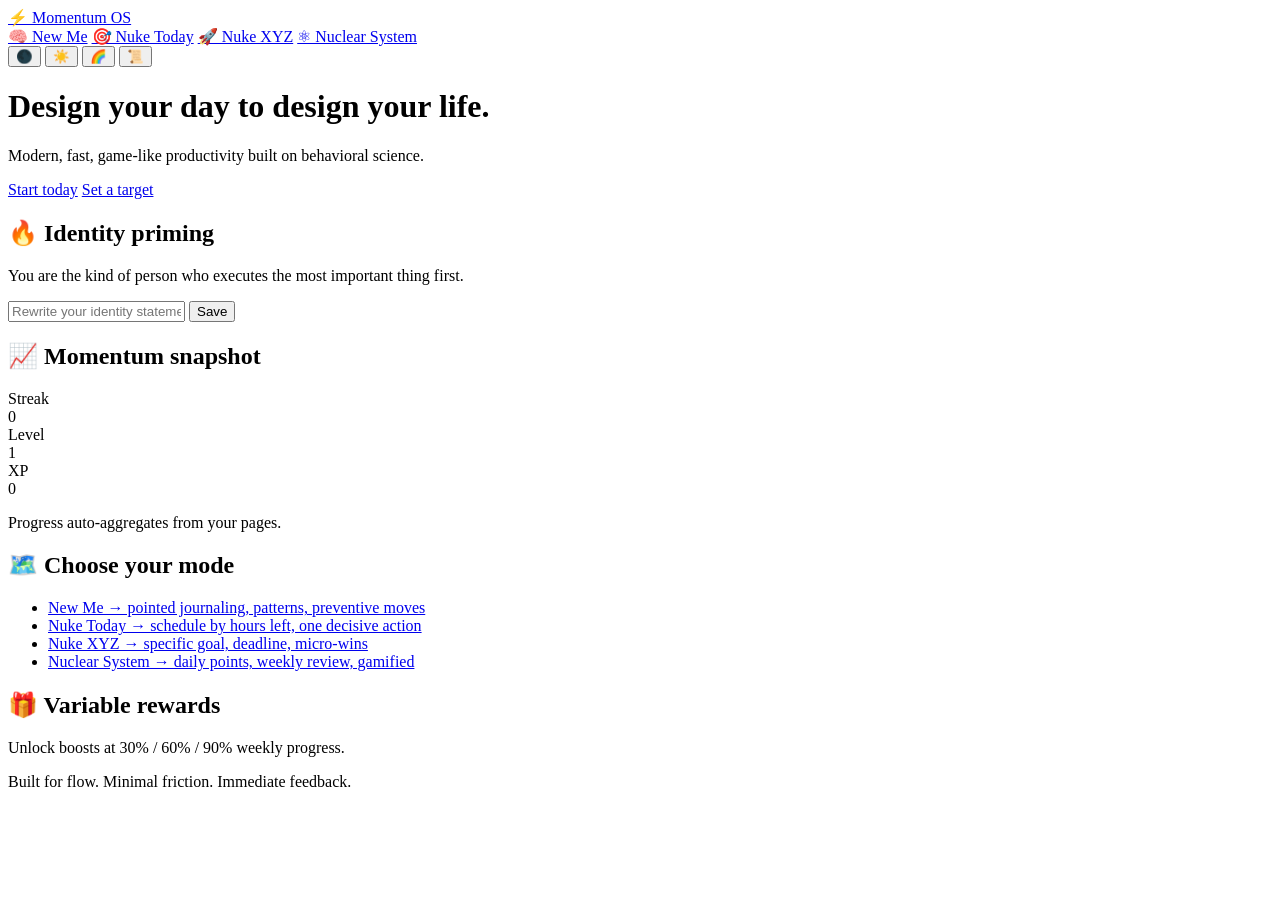
==== index.html @ 0e410640 "Add initial HTML structure for Momentum OS" ====
<!DOCTYPE html>
<html lang="en">
<head>
<meta charset="UTF-8" />
<meta name="viewport" content="width=device-width, initial-scale=1" />
<title>Momentum OS — Home</title>
<link rel="stylesheet" href="assets/style.css" />
</head>
<body>
<nav class="nav">
  <a class="brand" href="index.html">⚡ Momentum OS</a>
  <div class="links">
    <a href="new-me.html">🧠 New Me</a>
    <a href="nuke-today.html">🎯 Nuke Today</a>
    <a href="nuke-xyz.html">🚀 Nuke XYZ</a>
    <a href="nuclear-system.html">⚛ Nuclear System</a>
  </div>
  <div class="tools">
    <button class="mini" data-theme="dark">🌑</button>
    <button class="mini" data-theme="light">☀️</button>
    <button class="mini" data-theme="neon">🌈</button>
    <button class="mini" data-theme="minimal">📜</button>
  </div>
</nav>

<header class="hero">
  <h1>Design your day to design your life.</h1>
  <p>Modern, fast, game-like productivity built on behavioral science.</p>
  <div class="hero-cta">
    <a class="btn" href="nuke-today.html">Start today</a>
    <a class="btn ghost" href="nuke-xyz.html">Set a target</a>
  </div>
</header>

<main class="wrap grid-2">
  <section class="card">
    <h2>🔥 Identity priming</h2>
    <p id="identity">You are the kind of person who executes the most important thing first.</p>
    <div class="row">
      <input id="identityInput" type="text" placeholder="Rewrite your identity statement" />
      <button class="mini" id="identitySave">Save</button>
    </div>
  </section>

  <section class="card">
    <h2>📈 Momentum snapshot</h2>
    <div class="stats">
      <div class="stat"><div class="label">Streak</div><div id="homeStreak" class="value">0</div></div>
      <div class="stat"><div class="label">Level</div><div id="homeLevel" class="value">1</div></div>
      <div class="stat"><div class="label">XP</div><div id="homeXP" class="value">0</div></div>
    </div>
    <div class="progress"><div class="bar" id="homeProgressBar"></div></div>
    <p class="muted">Progress auto-aggregates from your pages.</p>
  </section>

  <section class="card">
    <h2>🗺️ Choose your mode</h2>
    <ul class="modes">
      <li><a href="new-me.html">New Me → pointed journaling, patterns, preventive moves</a></li>
      <li><a href="nuke-today.html">Nuke Today → schedule by hours left, one decisive action</a></li>
      <li><a href="nuke-xyz.html">Nuke XYZ → specific goal, deadline, micro-wins</a></li>
      <li><a href="nuclear-system.html">Nuclear System → daily points, weekly review, gamified</a></li>
    </ul>
  </section>

  <section class="card">
    <h2>🎁 Variable rewards</h2>
    <p class="muted">Unlock boosts at 30% / 60% / 90% weekly progress.</p>
    <div id="homeRewards" class="rewards"></div>
  </section>
</main>

<footer class="foot"><p>Built for flow. Minimal friction. Immediate feedback.</p></footer>

<script src="assets/app.js"></script>
<script>Momentum.initHome();</script>
</body>
</html>
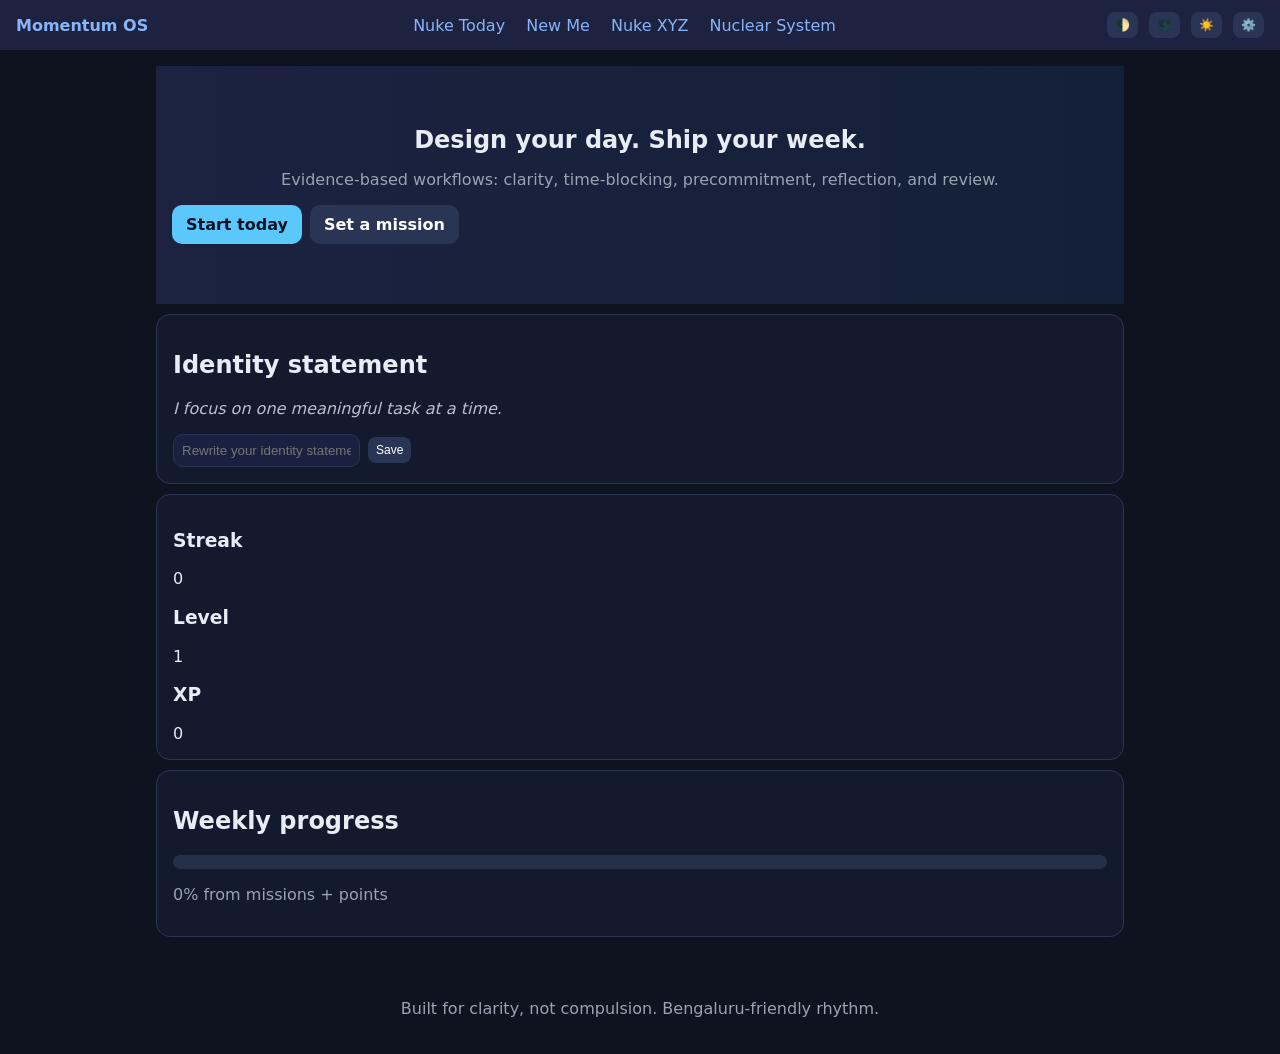
==== commit 4c95ddd2: "Refactor index.html for improved layout and semantics Updated the structure and content of the index" ====
--- a/index.html
+++ b/index.html
@@ -4,75 +4,77 @@
 <meta charset="UTF-8" />
 <meta name="viewport" content="width=device-width, initial-scale=1" />
 <title>Momentum OS — Home</title>
+<link rel="preload" href="assets/style.css" as="style" />
 <link rel="stylesheet" href="assets/style.css" />
+<meta name="color-scheme" content="dark light">
 </head>
 <body>
-<nav class="nav">
-  <a class="brand" href="index.html">⚡ Momentum OS</a>
-  <div class="links">
-    <a href="new-me.html">🧠 New Me</a>
-    <a href="nuke-today.html">🎯 Nuke Today</a>
-    <a href="nuke-xyz.html">🚀 Nuke XYZ</a>
-    <a href="nuclear-system.html">⚛ Nuclear System</a>
-  </div>
-  <div class="tools">
-    <button class="mini" data-theme="dark">🌑</button>
-    <button class="mini" data-theme="light">☀️</button>
-    <button class="mini" data-theme="neon">🌈</button>
-    <button class="mini" data-theme="minimal">📜</button>
-  </div>
-</nav>
-
-<header class="hero">
-  <h1>Design your day to design your life.</h1>
-  <p>Modern, fast, game-like productivity built on behavioral science.</p>
-  <div class="hero-cta">
-    <a class="btn" href="nuke-today.html">Start today</a>
-    <a class="btn ghost" href="nuke-xyz.html">Set a target</a>
-  </div>
+<header class="site-header">
+  <nav class="nav" aria-label="Primary">
+    <a class="brand" href="index.html">Momentum OS</a>
+    <div class="links">
+      <a href="nuke-today.html">Nuke Today</a>
+      <a href="new-me.html">New Me</a>
+      <a href="nuke-xyz.html">Nuke XYZ</a>
+      <a href="nuclear-system.html">Nuclear System</a>
+    </div>
+    <div class="tools" aria-label="Theme">
+      <button class="mini" data-theme="auto" aria-label="Auto theme">🌓</button>
+      <button class="mini" data-theme="dark" aria-label="Dark theme">🌑</button>
+      <button class="mini" data-theme="light" aria-label="Light theme">☀️</button>
+      <button class="mini" data-theme="contrast" aria-label="High contrast">⚙️</button>
+    </div>
+  </nav>
 </header>
 
-<main class="wrap grid-2">
-  <section class="card">
-    <h2>🔥 Identity priming</h2>
-    <p id="identity">You are the kind of person who executes the most important thing first.</p>
+<main class="wrap">
+  <section class="hero">
+    <h1>Design your day. Ship your week.</h1>
+    <p class="muted">Evidence-based workflows: clarity, time-blocking, precommitment, reflection, and review.</p>
     <div class="row">
-      <input id="identityInput" type="text" placeholder="Rewrite your identity statement" />
-      <button class="mini" id="identitySave">Save</button>
+      <a class="btn" href="nuke-today.html">Start today</a>
+      <a class="btn ghost" href="nuke-xyz.html">Set a mission</a>
     </div>
   </section>
 
   <section class="card">
-    <h2>📈 Momentum snapshot</h2>
-    <div class="stats">
-      <div class="stat"><div class="label">Streak</div><div id="homeStreak" class="value">0</div></div>
-      <div class="stat"><div class="label">Level</div><div id="homeLevel" class="value">1</div></div>
-      <div class="stat"><div class="label">XP</div><div id="homeXP" class="value">0</div></div>
+    <h2>Identity statement</h2>
+    <p id="homeIdentity" class="quote">I focus on one meaningful task at a time.</p>
+    <div class="row">
+      <input id="homeIdentityInput" type="text" placeholder="Rewrite your identity statement" />
+      <button class="mini" id="homeIdentitySave">Save</button>
     </div>
-    <div class="progress"><div class="bar" id="homeProgressBar"></div></div>
-    <p class="muted">Progress auto-aggregates from your pages.</p>
+  </section>
+
+  <section class="card grid-3">
+    <div>
+      <h3>Streak</h3>
+      <div id="homeStreak" class="metric">0</div>
+    </div>
+    <div>
+      <h3>Level</h3>
+      <div id="homeLevel" class="metric">1</div>
+    </div>
+    <div>
+      <h3>XP</h3>
+      <div id="homeXP" class="metric">0</div>
+    </div>
   </section>
 
   <section class="card">
-    <h2>🗺️ Choose your mode</h2>
-    <ul class="modes">
-      <li><a href="new-me.html">New Me → pointed journaling, patterns, preventive moves</a></li>
-      <li><a href="nuke-today.html">Nuke Today → schedule by hours left, one decisive action</a></li>
-      <li><a href="nuke-xyz.html">Nuke XYZ → specific goal, deadline, micro-wins</a></li>
-      <li><a href="nuclear-system.html">Nuclear System → daily points, weekly review, gamified</a></li>
-    </ul>
-  </section>
-
-  <section class="card">
-    <h2>🎁 Variable rewards</h2>
-    <p class="muted">Unlock boosts at 30% / 60% / 90% weekly progress.</p>
-    <div id="homeRewards" class="rewards"></div>
+    <h2>Weekly progress</h2>
+    <div class="progress"><div id="homeProgressBar" class="bar" style="width:0%"></div></div>
+    <p class="muted" id="homeProgressText">0% from missions + points</p>
   </section>
 </main>
 
-<footer class="foot"><p>Built for flow. Minimal friction. Immediate feedback.</p></footer>
+<footer class="foot">
+  <p>Built for clarity, not compulsion. Bengaluru-friendly rhythm.</p>
+</footer>
 
 <script src="assets/app.js"></script>
-<script>Momentum.initHome();</script>
+<script>
+  Momentum.home();
+</script>
 </body>
 </html>
--- a/assets/style.css
+++ b/assets/style.css
@@ -0,0 +1,49 @@
+:root{
+  --bg:#0e1320; --card:#141a2e; --text:#e7ecf5; --muted:#9aa3b3;
+  --primary:#5ac8fa; --accent:#ffd166; --danger:#ef4444; --border:#2b3556;
+}
+*{box-sizing:border-box}
+body{margin:0;background:var(--bg);color:var(--text);font-family:Inter,system-ui,Segoe UI,Roboto,Arial}
+a{color:#8ab4f8;text-decoration:none}
+.nav{display:flex;align-items:center;justify-content:space-between;padding:12px 16px;background:#1c2240;position:sticky;top:0;z-index:10}
+.brand{font-weight:700}
+.links a{margin:0 8px}
+.links a.active{color:var(--accent)}
+.tools .mini{margin-left:6px}
+.hero{padding:60px 16px;text-align:center;background:linear-gradient(90deg,#1c2240,#142038)}
+.hero h1{margin:0 0 8px}
+.hero-cta .btn{margin:6px}
+.subhero{padding:26px 16px;background:#121735;border-bottom:1px solid #20284a}
+.wrap{max-width:1000px;margin:0 auto;padding:16px}
+.grid-2{display:grid;grid-template-columns:1fr 1fr;gap:12px}
+@media (max-width:860px){.grid-2{grid-template-columns:1fr}}
+.card{background:var(--card);border:1px solid var(--border);border-radius:14px;padding:16px;margin:10px 0}
+.row{display:flex;gap:8px;align-items:center;flex-wrap:wrap}
+.input, input, select, textarea{background:#1a2140;color:var(--text);border:1px solid #2a3555;border-radius:10px;padding:8px}
+textarea{width:100%;min-height:120px}
+.btn{display:inline-block;background:var(--primary);color:#071227;padding:10px 14px;border-radius:10px;font-weight:700}
+.btn.ghost{background:#2a3555;color:#fff}
+.mini{background:#2a3555;color:#fff;border:none;border-radius:8px;padding:6px 8px;font-size:12px;cursor:pointer}
+.mini.ghost{background:#3c466e}
+.mini.danger{background:var(--danger)}
+.quote{font-style:italic;color:#b9c1d1}
+.muted{color:var(--muted)}
+.progress{height:14px;background:#24304a;border-radius:10px;overflow:hidden;margin-top:8px}
+.bar{height:100%;width:0;background:linear-gradient(90deg,var(--primary),#00d1b2)}
+.stats{display:flex;gap:16px}
+.stat{background:#1a2140;border:1px solid #2a3555;border-radius:10px;padding:10px;flex:1;text-align:center}
+.label{font-size:12px;color:var(--muted)}
+.value{font-size:22px;font-weight:800}
+.list{display:flex;flex-direction:column;gap:8px}
+.item{background:#1a2140;border:1px solid #2a3555;border-radius:10px;padding:10px}
+.chips{display:flex;gap:8px;flex-wrap:wrap}
+.chip{background:#273055;border-radius:999px;padding:6px 10px;font-size:12px;color:#d8deec}
+.days{display:grid;grid-template-columns:1fr 1fr;gap:12px}
+@media (max-width:860px){.days{grid-template-columns:1fr}}
+.day{background:#1a2140;border:1px solid #2a3555;border-radius:12px;padding:12px}
+.summary{display:flex;gap:14px;align-items:center;flex-wrap:wrap;margin-top:8px}
+.rewards{display:flex;gap:8px;flex-wrap:wrap}
+.reward{background:#152c3a;border:1px solid #264a5e;color:#a8e7ff;border-radius:10px;padding:8px}
+.clock{font-size:34px;font-weight:800;letter-spacing:1px}
+.hr{height:1px;background:#273052;margin:10px 0}
+.foot{padding:20px;text-align:center;color:var(--muted)}
--- a/assets/style.css
+++ b/assets/style.css
@@ -0,0 +1,49 @@
+:root{
+  --bg:#0e1320; --card:#141a2e; --text:#e7ecf5; --muted:#9aa3b3;
+  --primary:#5ac8fa; --accent:#ffd166; --danger:#ef4444; --border:#2b3556;
+}
+*{box-sizing:border-box}
+body{margin:0;background:var(--bg);color:var(--text);font-family:Inter,system-ui,Segoe UI,Roboto,Arial}
+a{color:#8ab4f8;text-decoration:none}
+.nav{display:flex;align-items:center;justify-content:space-between;padding:12px 16px;background:#1c2240;position:sticky;top:0;z-index:10}
+.brand{font-weight:700}
+.links a{margin:0 8px}
+.links a.active{color:var(--accent)}
+.tools .mini{margin-left:6px}
+.hero{padding:60px 16px;text-align:center;background:linear-gradient(90deg,#1c2240,#142038)}
+.hero h1{margin:0 0 8px}
+.hero-cta .btn{margin:6px}
+.subhero{padding:26px 16px;background:#121735;border-bottom:1px solid #20284a}
+.wrap{max-width:1000px;margin:0 auto;padding:16px}
+.grid-2{display:grid;grid-template-columns:1fr 1fr;gap:12px}
+@media (max-width:860px){.grid-2{grid-template-columns:1fr}}
+.card{background:var(--card);border:1px solid var(--border);border-radius:14px;padding:16px;margin:10px 0}
+.row{display:flex;gap:8px;align-items:center;flex-wrap:wrap}
+.input, input, select, textarea{background:#1a2140;color:var(--text);border:1px solid #2a3555;border-radius:10px;padding:8px}
+textarea{width:100%;min-height:120px}
+.btn{display:inline-block;background:var(--primary);color:#071227;padding:10px 14px;border-radius:10px;font-weight:700}
+.btn.ghost{background:#2a3555;color:#fff}
+.mini{background:#2a3555;color:#fff;border:none;border-radius:8px;padding:6px 8px;font-size:12px;cursor:pointer}
+.mini.ghost{background:#3c466e}
+.mini.danger{background:var(--danger)}
+.quote{font-style:italic;color:#b9c1d1}
+.muted{color:var(--muted)}
+.progress{height:14px;background:#24304a;border-radius:10px;overflow:hidden;margin-top:8px}
+.bar{height:100%;width:0;background:linear-gradient(90deg,var(--primary),#00d1b2)}
+.stats{display:flex;gap:16px}
+.stat{background:#1a2140;border:1px solid #2a3555;border-radius:10px;padding:10px;flex:1;text-align:center}
+.label{font-size:12px;color:var(--muted)}
+.value{font-size:22px;font-weight:800}
+.list{display:flex;flex-direction:column;gap:8px}
+.item{background:#1a2140;border:1px solid #2a3555;border-radius:10px;padding:10px}
+.chips{display:flex;gap:8px;flex-wrap:wrap}
+.chip{background:#273055;border-radius:999px;padding:6px 10px;font-size:12px;color:#d8deec}
+.days{display:grid;grid-template-columns:1fr 1fr;gap:12px}
+@media (max-width:860px){.days{grid-template-columns:1fr}}
+.day{background:#1a2140;border:1px solid #2a3555;border-radius:12px;padding:12px}
+.summary{display:flex;gap:14px;align-items:center;flex-wrap:wrap;margin-top:8px}
+.rewards{display:flex;gap:8px;flex-wrap:wrap}
+.reward{background:#152c3a;border:1px solid #264a5e;color:#a8e7ff;border-radius:10px;padding:8px}
+.clock{font-size:34px;font-weight:800;letter-spacing:1px}
+.hr{height:1px;background:#273052;margin:10px 0}
+.foot{padding:20px;text-align:center;color:var(--muted)}
